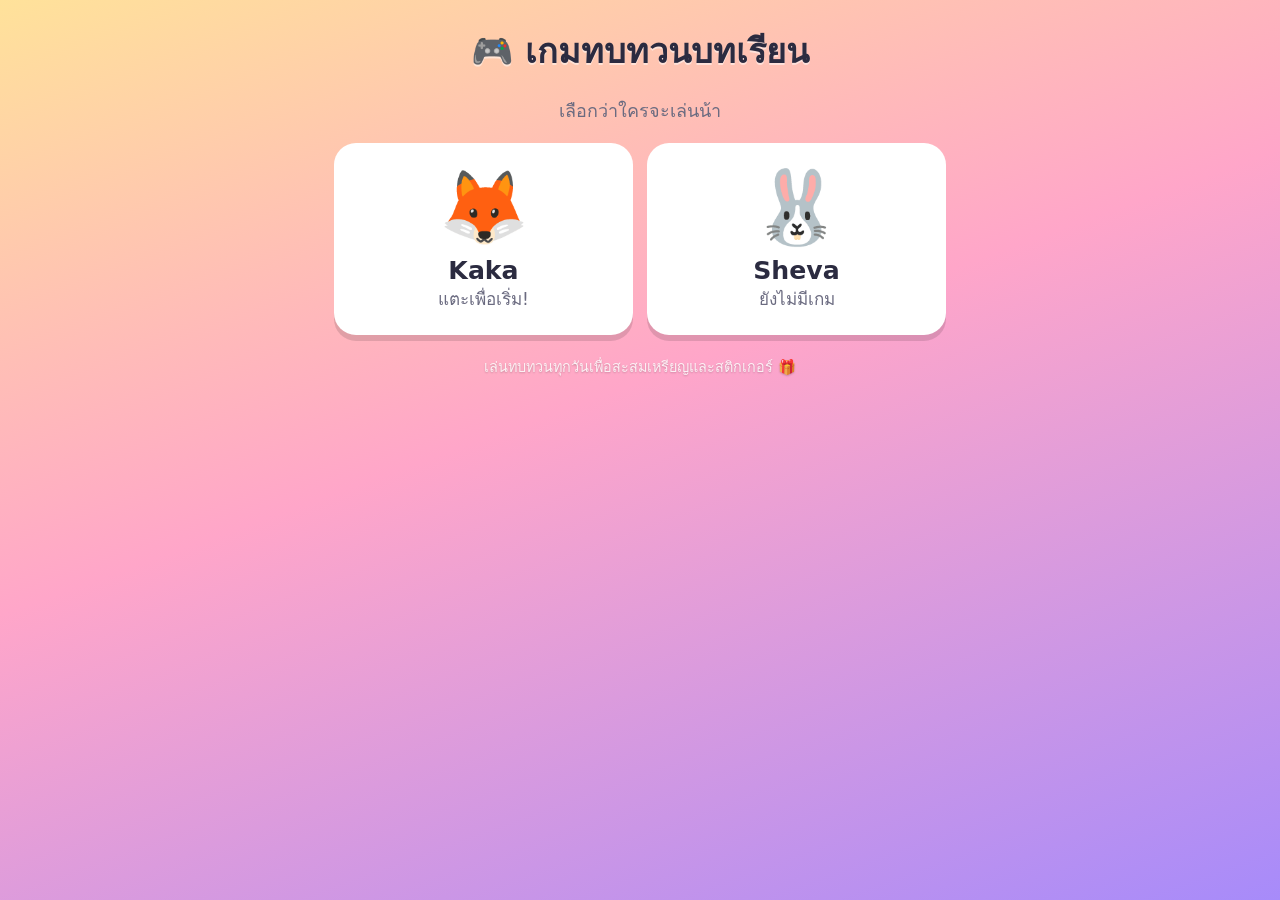
==== index.html @ a5cfdb58 "เกมทบทวนบทเรียน Kaka & Sheva (static site) Co-Authored-By: Claude Opus 4.8 (1M context) <noreply@ant" ====
<!DOCTYPE html>
<html lang="th">
<head>
  <meta charset="UTF-8">
  <meta name="viewport" content="width=device-width, initial-scale=1.0, maximum-scale=1.0, user-scalable=no">
  <meta name="theme-color" content="#9B5DE5">
  <title>เกมทบทวนบทเรียน — Kaka & Sheva</title>
  <link rel="icon" href="data:image/svg+xml,<svg xmlns='http://www.w3.org/2000/svg' viewBox='0 0 100 100'><text y='.9em' font-size='90'>🎮</text></svg>">
  <link rel="stylesheet" href="style.css">
</head>
<body>
  <div id="app"></div>
  <div id="confetti"></div>

  <!-- โหลดตามลำดับ: ตัวการ์ตูน → ข้อมูลคำถาม → ตัวเกม -->
  <script src="buddies.js"></script>
  <script src="data/quizzes.js"></script>
  <script src="app.js"></script>
</body>
</html>
---- style.css ----
/* ===== เกมทบทวนบทเรียน Kaka & Sheva — ธีมเด็กประถม ===== */

:root {
  --pink: #FF5A9E;
  --purple: #9B5DE5;
  --blue: #4EA8FF;
  --green: #45D67A;
  --yellow: #FFD54A;
  --orange: #FF8A3D;
  --ink: #2b2b40;
  --paper: #FFF9F0;
  --card: #ffffff;
  --shadow: 0 6px 0 rgba(0,0,0,0.12);
  --radius: 22px;
  font-size: 18px;
}

* { box-sizing: border-box; -webkit-tap-highlight-color: transparent; }

html, body {
  margin: 0; padding: 0;
  min-height: 100%;
  font-family: "Sarabun", "Noto Sans Thai", "Segoe UI", system-ui, -apple-system, sans-serif;
  color: var(--ink);
  background: linear-gradient(160deg, #FFE29A 0%, #FFA6C9 45%, #A78BFA 100%);
  background-attachment: fixed;
  overscroll-behavior: none;
}

#app { max-width: 640px; margin: 0 auto; padding: 14px 14px 40px; }

/* ---------- หน้าจอ (screens) ---------- */
.screen { display: none; animation: pop .35s ease; }
.screen.active { display: block; }
@keyframes pop { from { opacity: 0; transform: scale(.96) translateY(8px);} to { opacity: 1; transform: none; } }

h1, h2 { text-align: center; margin: .3em 0; text-shadow: 0 2px 0 rgba(255,255,255,.5); }
h1 { font-size: 1.9rem; }
.muted { color: #6b6b80; }
.center { text-align: center; }

/* ---------- ปุ่มหลัก ---------- */
.btn {
  display: inline-block; border: none; cursor: pointer;
  font-family: inherit; font-weight: 800; font-size: 1.15rem;
  color: #fff; background: var(--purple);
  padding: 14px 26px; border-radius: 999px;
  box-shadow: var(--shadow);
  transition: transform .08s, filter .15s;
}
.btn:active { transform: translateY(4px); box-shadow: 0 2px 0 rgba(0,0,0,.12); }
.btn.big { display: block; width: 100%; font-size: 1.35rem; padding: 18px; margin: 10px 0; }
.btn.green { background: var(--green); }
.btn.blue  { background: var(--blue); }
.btn.pink  { background: var(--pink); }
.btn.orange{ background: var(--orange); }
.btn:disabled { filter: grayscale(.6) opacity(.6); cursor: default; }

.btn-row { display: flex; gap: 10px; }
.btn-row .btn { flex: 1; }

/* ---------- HUD บนสุด (เหรียญ / ดาว / streak) ---------- */
.hud {
  display: flex; align-items: center; gap: 8px;
  background: rgba(255,255,255,.85); border-radius: 999px;
  padding: 8px 14px; margin-bottom: 12px; box-shadow: var(--shadow);
  font-weight: 800;
}
.hud .who { display: flex; align-items: center; gap: 8px; }
.hud .who .mini-buddy { width: 34px; height: 34px; }
.hud .spacer { flex: 1; }
.hud .chip { display: inline-flex; align-items: center; gap: 4px; font-size: 1.05rem; }
.hud .chip.coins { color: #C98A00; }
.hud .chip.streak { color: #E8542F; }
.hud .back { background: none; border: none; font-size: 1.5rem; cursor: pointer; padding: 0 6px; }

/* ---------- การ์ดเลือกโปรไฟล์ ---------- */
.profile-grid { display: grid; grid-template-columns: 1fr 1fr; gap: 14px; margin-top: 16px; }
.profile-card {
  background: var(--card); border-radius: var(--radius); padding: 18px 10px;
  text-align: center; cursor: pointer; box-shadow: var(--shadow);
  border: 4px solid transparent; transition: transform .12s;
}
.profile-card:active { transform: scale(.96); }
.profile-card .buddy-svg { width: 110px; height: 110px; }
.profile-card .name { font-size: 1.4rem; font-weight: 800; margin-top: 6px; }
.profile-card .sub { color: #6b6b80; font-size: .95rem; }
.profile-card .empty-buddy { font-size: 4rem; }

/* ---------- เลือก Buddy ---------- */
.buddy-pick { display: grid; grid-template-columns: 1fr 1fr; gap: 14px; margin: 16px 0; }
.buddy-opt {
  background: var(--card); border-radius: var(--radius); padding: 14px;
  text-align: center; cursor: pointer; box-shadow: var(--shadow);
  border: 4px solid transparent; transition: transform .12s;
}
.buddy-opt:active { transform: scale(.95); }
.buddy-opt.sel { border-color: var(--green); }
.buddy-opt .buddy-svg { width: 96px; height: 96px; }
.buddy-opt .name { font-weight: 800; margin-top: 4px; }

/* ---------- Buddy ทั่วไป ---------- */
.buddy-svg { display: inline-block; }
.buddy-stage { text-align: center; }
.buddy-stage .buddy-svg { width: 150px; height: 150px; }
.buddy-bounce { animation: bounce 1.6s ease-in-out infinite; }
@keyframes bounce { 0%,100%{ transform: translateY(0);} 50%{ transform: translateY(-10px);} }
.buddy-happy { animation: happy .5s ease; }
@keyframes happy { 0%{transform:scale(1);} 30%{transform:scale(1.15) rotate(-6deg);} 60%{transform:scale(1.15) rotate(6deg);} 100%{transform:scale(1);} }
.buddy-sad { animation: sad .5s ease; }
@keyframes sad { 0%,100%{transform:translateX(0);} 25%{transform:translateX(-6px) rotate(-3deg);} 75%{transform:translateX(6px) rotate(3deg);} }

.speech {
  display: inline-block; background: #fff; border-radius: 18px;
  padding: 8px 16px; margin: 8px auto; font-weight: 700;
  box-shadow: var(--shadow); position: relative; max-width: 90%;
}

/* ---------- แผนที่ด่าน ---------- */
.world-head { text-align: center; margin-bottom: 8px; }
.world-head .big-emoji { font-size: 3rem; }
.level-map { position: relative; padding: 10px 0; }
.level-node {
  display: flex; align-items: center; gap: 14px;
  background: var(--card); border-radius: var(--radius);
  padding: 14px 16px; margin: 12px 0; box-shadow: var(--shadow);
  cursor: pointer; border: 4px solid transparent; transition: transform .12s;
}
.level-node:active { transform: scale(.98); }
.level-node.locked { filter: grayscale(.7) opacity(.65); cursor: default; }
.level-node.done { border-color: var(--green); }
.level-node.review { background: #FFF0D6; }
.level-node .num {
  width: 54px; height: 54px; border-radius: 50%; flex: none;
  display: flex; align-items: center; justify-content: center;
  font-size: 1.6rem; font-weight: 900; color: #fff; background: var(--blue);
}
.level-node.done .num { background: var(--green); }
.level-node.locked .num { background: #b8bcc7; }
.level-node.review .num { background: var(--orange); }
.level-node .info { flex: 1; }
.level-node .info .t { font-weight: 800; font-size: 1.1rem; }
.level-node .info .s { color: #6b6b80; font-size: .9rem; }
.level-node .stars { font-size: 1.1rem; letter-spacing: 2px; }

/* ---------- คำถาม ---------- */
.progress-bar { height: 16px; background: rgba(255,255,255,.6); border-radius: 999px; overflow: hidden; margin-bottom: 4px; box-shadow: inset 0 2px 4px rgba(0,0,0,.1); }
.progress-bar > i { display: block; height: 100%; background: linear-gradient(90deg, var(--green), var(--blue)); transition: width .4s; border-radius: 999px; }
.q-count { text-align: center; font-weight: 800; color: #5a5a72; margin-bottom: 8px; }

.q-card { background: var(--card); border-radius: var(--radius); padding: 18px; box-shadow: var(--shadow); margin-bottom: 12px; }
.q-tag { display: inline-block; background: var(--yellow); color: #8a5a00; font-weight: 800; font-size: .8rem; padding: 3px 12px; border-radius: 999px; margin-bottom: 8px; }
.q-prompt { font-size: 1.3rem; font-weight: 800; line-height: 1.5; }

/* ปุ่มตัวเลือก MC */
.choices { display: grid; gap: 12px; margin-top: 6px; }
.choice {
  display: flex; align-items: center; gap: 12px; text-align: left;
  background: #fff; border: 3px solid #E7E3F0; border-radius: 18px;
  padding: 14px 16px; font-family: inherit; font-size: 1.15rem; font-weight: 700;
  cursor: pointer; box-shadow: 0 4px 0 rgba(0,0,0,.08); transition: transform .08s;
}
.choice:active { transform: translateY(3px); }
.choice .key {
  width: 34px; height: 34px; flex: none; border-radius: 50%;
  display: flex; align-items: center; justify-content: center;
  background: var(--purple); color: #fff; font-weight: 900;
}
.choice.correct { border-color: var(--green); background: #E8FBEF; }
.choice.correct .key { background: var(--green); }
.choice.wrong { border-color: var(--pink); background: #FFEBF2; }
.choice.wrong .key { background: var(--pink); }
.choice.dim { opacity: .5; }
.choice:disabled { cursor: default; }

/* เติมคำ (แตะเลือกคำ) */
.fill-sentence { font-size: 1.3rem; font-weight: 800; line-height: 2; margin: 6px 0 14px; }
.blank-slot {
  display: inline-block; min-width: 84px; padding: 2px 10px; margin: 0 4px;
  border-bottom: 4px dotted var(--purple); text-align: center; color: var(--purple);
  min-height: 1.6em; vertical-align: bottom;
}
.blank-slot.filled { border-bottom-style: solid; background: #F1ECFB; border-radius: 8px; }
.word-bank { display: flex; flex-wrap: wrap; gap: 10px; justify-content: center; }
.word-chip {
  background: var(--blue); color: #fff; font-weight: 800; font-size: 1.1rem;
  border: none; border-radius: 999px; padding: 10px 18px; cursor: pointer;
  box-shadow: 0 4px 0 rgba(0,0,0,.12); transition: transform .08s;
}
.word-chip:active { transform: translateY(3px); }
.word-chip.used { opacity: .35; }

/* จำแนกลงกลุ่ม (sort) */
.sort-items { display: flex; flex-wrap: wrap; gap: 10px; justify-content: center; margin-bottom: 14px; min-height: 40px; }
.sort-item {
  background: #fff; border: 3px solid var(--orange); border-radius: 14px;
  padding: 10px 16px; font-weight: 800; font-size: 1.1rem; cursor: pointer;
  box-shadow: 0 4px 0 rgba(0,0,0,.1); transition: transform .12s;
}
.sort-item.sel { transform: scale(1.08) translateY(-2px); border-color: var(--pink); background: #FFEBF2; }
.sort-item.fly { animation: fly .4s ease forwards; }
@keyframes fly { to { transform: scale(.3); opacity: 0; } }
.sort-bins { display: grid; grid-template-columns: 1fr 1fr; gap: 12px; }
.sort-bin {
  background: rgba(255,255,255,.75); border: 3px dashed var(--blue); border-radius: 18px;
  padding: 12px; min-height: 120px; cursor: pointer;
}
.sort-bin .bin-title { text-align: center; font-weight: 800; margin-bottom: 8px; }
.sort-bin .drop { display: flex; flex-wrap: wrap; gap: 6px; justify-content: center; }
.sort-bin .drop span { background: var(--green); color: #fff; font-weight: 700; padding: 4px 10px; border-radius: 999px; font-size: .95rem; }
.sort-bin .drop span.bad { background: var(--pink); }

/* ---------- feedback ---------- */
.feedback { border-radius: var(--radius); padding: 14px 16px; margin-bottom: 12px; box-shadow: var(--shadow); font-weight: 700; }
.feedback.ok  { background: #E8FBEF; border: 3px solid var(--green); }
.feedback.no  { background: #FFEBF2; border: 3px solid var(--pink); }
.feedback .head { font-size: 1.25rem; font-weight: 900; margin-bottom: 4px; }
.feedback .explain { color: #4a4a5e; font-weight: 600; }

/* ---------- หน้าจบด่าน ---------- */
.result-card { background: var(--card); border-radius: var(--radius); padding: 24px 18px; text-align: center; box-shadow: var(--shadow); }
.result-stars { font-size: 3.4rem; letter-spacing: 6px; margin: 6px 0; }
.result-stars .dim { opacity: .25; }
.reward-line { font-size: 1.5rem; font-weight: 900; color: #C98A00; margin: 10px 0; }

/* ---------- ตู้สะสม / กล่องสุ่ม ---------- */
.shop-top { background: rgba(255,255,255,.85); border-radius: var(--radius); padding: 16px; text-align: center; box-shadow: var(--shadow); margin-bottom: 14px; }
.sticker-grid { display: grid; grid-template-columns: repeat(4, 1fr); gap: 10px; }
.sticker {
  aspect-ratio: 1; border-radius: 16px; display: flex; flex-direction: column;
  align-items: center; justify-content: center; font-size: 2rem;
  background: #fff; box-shadow: var(--shadow); position: relative;
}
.sticker .nm { font-size: .6rem; font-weight: 700; color: #555; margin-top: 2px; }
.sticker.locked { filter: grayscale(1) brightness(.9); opacity: .45; }
.sticker.locked .em { filter: blur(2px); }
.sticker.common { border: 3px solid #B8C0CC; }
.sticker.rare   { border: 3px solid var(--blue); box-shadow: 0 0 10px rgba(78,168,255,.5), var(--shadow); }
.sticker.gold   { border: 3px solid var(--yellow); box-shadow: 0 0 14px rgba(255,213,74,.7), var(--shadow); }

/* กล่องสุ่มเด้ง */
.gacha-pop { text-align: center; }
.gacha-pop .em { font-size: 5rem; animation: reveal .6s ease; }
@keyframes reveal { 0%{transform:scale(0) rotate(-30deg);} 60%{transform:scale(1.3) rotate(10deg);} 100%{transform:scale(1);} }

/* ---------- confetti ---------- */
#confetti { position: fixed; inset: 0; pointer-events: none; z-index: 50; overflow: hidden; }
.confetti-piece { position: absolute; width: 12px; height: 16px; top: -20px; will-change: transform; animation: fall linear forwards; }
@keyframes fall { to { transform: translateY(110vh) rotate(720deg); } }

/* ---------- daily streak popup ---------- */
.toast {
  position: fixed; left: 50%; bottom: 24px; transform: translateX(-50%);
  background: var(--ink); color: #fff; padding: 12px 22px; border-radius: 999px;
  font-weight: 800; box-shadow: var(--shadow); z-index: 60; animation: toastIn .3s ease;
}
@keyframes toastIn { from { opacity: 0; transform: translate(-50%, 20px);} to { opacity: 1; transform: translateX(-50%);} }

.footnote { text-align: center; color: rgba(255,255,255,.85); font-size: .8rem; margin-top: 20px; text-shadow: 0 1px 2px rgba(0,0,0,.2); }

@media (max-width: 380px) {
  :root { font-size: 16px; }
  .sort-bins { grid-template-columns: 1fr; }
}
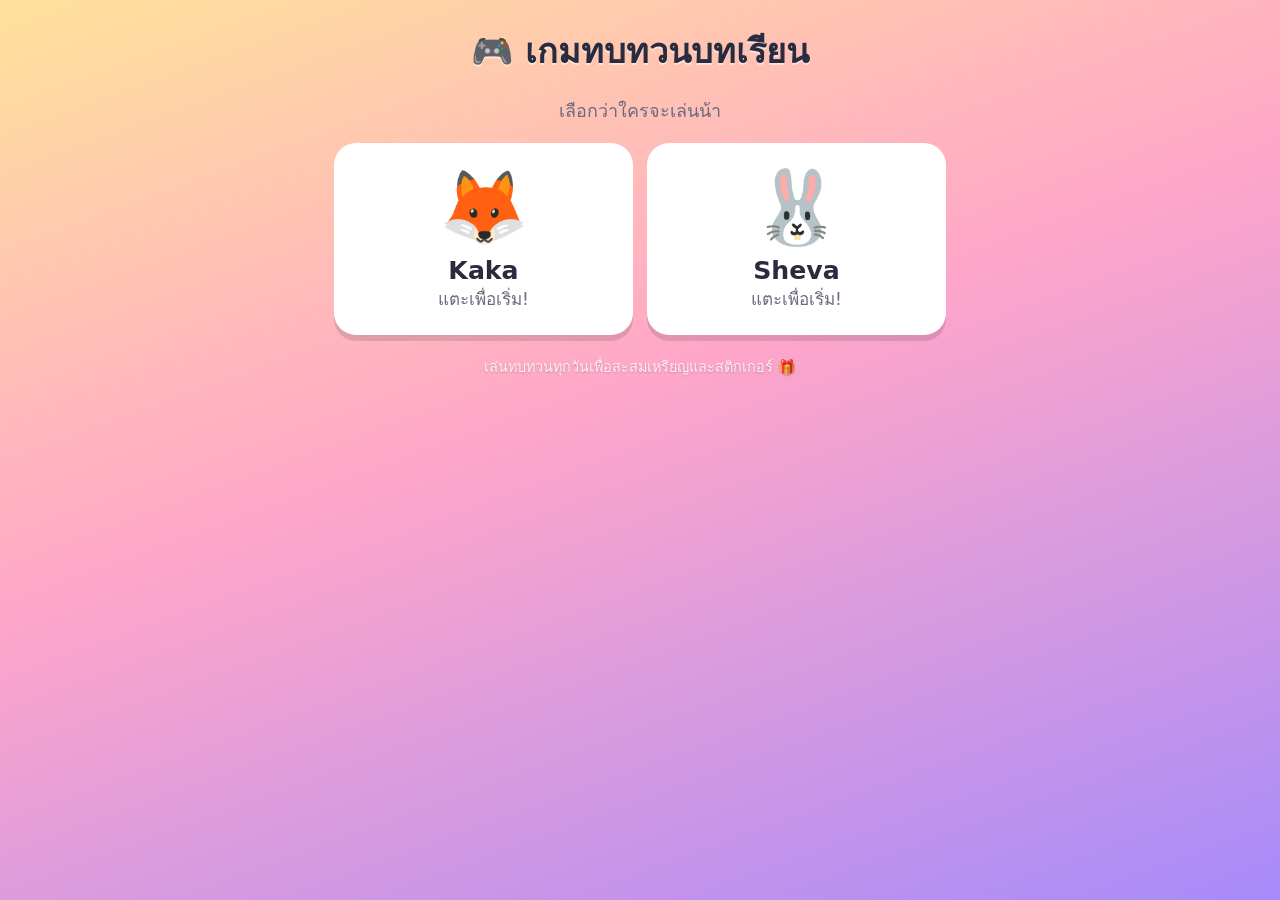
==== commit e59bb5a0: "เพิ่มเซฟข้ามเครื่อง (โค้ดเซฟ) + PWA (เพิ่มลงหน้าจอโฮม + เล่นออฟไลน์) - โหมดพ่อแม่: ส่งออก/นำเข้าโค้ด" ====
--- a/index.html
+++ b/index.html
@@ -6,6 +6,11 @@
   <meta name="theme-color" content="#9B5DE5">
   <title>เกมทบทวนบทเรียน — Kaka & Sheva</title>
   <link rel="icon" href="data:image/svg+xml,<svg xmlns='http://www.w3.org/2000/svg' viewBox='0 0 100 100'><text y='.9em' font-size='90'>🎮</text></svg>">
+  <link rel="manifest" href="manifest.webmanifest">
+  <link rel="apple-touch-icon" href="apple-touch-icon.png">
+  <meta name="apple-mobile-web-app-capable" content="yes">
+  <meta name="apple-mobile-web-app-status-bar-style" content="default">
+  <meta name="apple-mobile-web-app-title" content="ทบทวนบทเรียน">
   <link rel="stylesheet" href="style.css">
 </head>
 <body>
@@ -16,5 +21,14 @@
   <script src="buddies.js"></script>
   <script src="data/quizzes.js"></script>
   <script src="app.js"></script>
+
+  <!-- Service Worker: เล่นออฟไลน์ + เพิ่มลงหน้าจอโฮมได้ (ทำงานเฉพาะบนเว็บ https ไม่ใช่ file://) -->
+  <script>
+    if ('serviceWorker' in navigator && location.protocol !== 'file:') {
+      window.addEventListener('load', function () {
+        navigator.serviceWorker.register('sw.js').catch(function () {});
+      });
+    }
+  </script>
 </body>
 </html>
--- a/style.css
+++ b/style.css
@@ -72,6 +72,7 @@
 .hud .chip { display: inline-flex; align-items: center; gap: 4px; font-size: 1.05rem; }
 .hud .chip.coins { color: #C98A00; }
 .hud .chip.streak { color: #E8542F; }
+.hud .chip.stars { color: #E39A00; }
 .hud .back { background: none; border: none; font-size: 1.5rem; cursor: pointer; padding: 0 6px; }
 
 /* ---------- การ์ดเลือกโปรไฟล์ ---------- */
@@ -86,6 +87,19 @@
 .profile-card .name { font-size: 1.4rem; font-weight: 800; margin-top: 6px; }
 .profile-card .sub { color: #6b6b80; font-size: .95rem; }
 .profile-card .empty-buddy { font-size: 4rem; }
+
+/* ---------- เลือกวิชา ---------- */
+.subject-grid { display: grid; grid-template-columns: 1fr 1fr; gap: 12px; margin: 16px 0; }
+.subject-card {
+  background: var(--card); border-radius: var(--radius); padding: 16px 10px;
+  text-align: center; cursor: pointer; box-shadow: var(--shadow);
+  border: 4px solid transparent; transition: transform .12s;
+}
+.subject-card:active { transform: scale(.96); }
+.subject-card.done { border-color: var(--green); }
+.subject-card .s-emoji { font-size: 2.8rem; line-height: 1.1; }
+.subject-card .s-name { font-size: 1.15rem; font-weight: 800; margin-top: 4px; }
+.subject-card .s-prog { font-size: .82rem; color: #6b6b80; margin-top: 2px; }
 
 /* ---------- เลือก Buddy ---------- */
 .buddy-pick { display: grid; grid-template-columns: 1fr 1fr; gap: 14px; margin: 16px 0; }
@@ -149,7 +163,13 @@
 .q-count { text-align: center; font-weight: 800; color: #5a5a72; margin-bottom: 8px; }
 
 .q-card { background: var(--card); border-radius: var(--radius); padding: 18px; box-shadow: var(--shadow); margin-bottom: 12px; }
-.q-tag { display: inline-block; background: var(--yellow); color: #8a5a00; font-weight: 800; font-size: .8rem; padding: 3px 12px; border-radius: 999px; margin-bottom: 8px; }
+.q-head { display: flex; align-items: center; justify-content: space-between; gap: 8px; margin-bottom: 8px; }
+.q-tag { display: inline-block; background: var(--yellow); color: #8a5a00; font-weight: 800; font-size: .8rem; padding: 3px 12px; border-radius: 999px; }
+.speak-btn {
+  border: none; background: var(--blue); color: #fff; font-family: inherit; font-weight: 800;
+  font-size: .95rem; padding: 8px 14px; border-radius: 999px; cursor: pointer; box-shadow: 0 3px 0 rgba(0,0,0,.12);
+}
+.speak-btn:active { transform: translateY(2px); }
 .q-prompt { font-size: 1.3rem; font-weight: 800; line-height: 1.5; }
 
 /* ปุ่มตัวเลือก MC */
@@ -210,6 +230,18 @@
 .sort-bin .drop span { background: var(--green); color: #fff; font-weight: 700; padding: 4px 10px; border-radius: 999px; font-size: .95rem; }
 .sort-bin .drop span.bad { background: var(--pink); }
 
+/* เรียงลำดับ (order) */
+.order-answer {
+  min-height: 52px; display: flex; flex-wrap: wrap; gap: 8px; justify-content: center;
+  align-items: center; background: rgba(255,255,255,.65); border: 3px dashed var(--green);
+  border-radius: 16px; padding: 10px; margin-bottom: 14px;
+}
+.order-answer:empty::before { content: "แตะคำมาเรียงตรงนี้"; color: #a8a8ba; font-weight: 600; }
+.order-tok {
+  background: var(--green); color: #fff; font-weight: 800; font-size: 1.1rem;
+  padding: 8px 14px; border-radius: 999px; cursor: pointer; box-shadow: 0 4px 0 rgba(0,0,0,.12);
+}
+
 /* ---------- feedback ---------- */
 .feedback { border-radius: var(--radius); padding: 14px 16px; margin-bottom: 12px; box-shadow: var(--shadow); font-weight: 700; }
 .feedback.ok  { background: #E8FBEF; border: 3px solid var(--green); }
@@ -243,6 +275,79 @@
 .gacha-pop .em { font-size: 5rem; animation: reveal .6s ease; }
 @keyframes reveal { 0%{transform:scale(0) rotate(-30deg);} 60%{transform:scale(1.3) rotate(10deg);} 100%{transform:scale(1);} }
 
+/* ---------- ผลด่าน: บรรทัดดาว/รางวัล ---------- */
+.reward-line.star { color: #E39A00; font-size: 1.4rem; }
+.reward-line.muted-line { color: #6b6b80; font-size: 1rem; font-weight: 700; }
+.cross-banner {
+  background: linear-gradient(90deg, var(--yellow), var(--orange)); color: #7a4a00;
+  font-weight: 900; border-radius: 16px; padding: 12px; margin: 10px 0; box-shadow: var(--shadow);
+}
+
+/* ---------- แบนเนอร์ดาว (หน้าเลือกวิชา) ---------- */
+.reward-banner {
+  background: rgba(255,255,255,.85); border-radius: var(--radius); padding: 12px 16px;
+  margin: 12px 0; box-shadow: var(--shadow); cursor: pointer;
+}
+.reward-banner .rb-top { display: flex; justify-content: space-between; gap: 8px; font-weight: 700; font-size: .92rem; margin-bottom: 8px; flex-wrap: wrap; }
+.reward-banner .rb-top b { color: #E39A00; }
+
+/* ---------- หน้าของรางวัล ---------- */
+.reward-hero { text-align: center; margin: 10px 0; }
+.reward-hero .rh-balance { font-size: 3rem; font-weight: 900; color: #E39A00; }
+.reward-card {
+  background: var(--card); border-radius: var(--radius); padding: 20px; text-align: center;
+  box-shadow: var(--shadow); border: 4px solid #E7E3F0; margin-bottom: 16px;
+}
+.reward-card.ready { border-color: var(--green); box-shadow: 0 0 18px rgba(69,214,122,.6), var(--shadow); }
+.reward-card .rc-emoji { font-size: 4rem; }
+.reward-card .rc-name { font-size: 1.4rem; font-weight: 800; }
+.reward-card .rc-cost { color: #6b6b80; font-weight: 700; margin-bottom: 10px; }
+.reward-card .rc-status { font-weight: 800; margin: 8px 0; }
+
+.ledger { background: rgba(255,255,255,.7); border-radius: 14px; padding: 8px 12px; margin-bottom: 14px; }
+.ledger-row { display: flex; justify-content: space-between; gap: 8px; padding: 6px 0; border-bottom: 1px dashed #e0dcec; font-weight: 600; font-size: .92rem; }
+.ledger-row:last-child { border-bottom: none; }
+.ledger-row .pos { color: var(--green); font-weight: 800; }
+.ledger-row .neg { color: var(--pink); font-weight: 800; }
+
+/* ---------- โหมดพ่อแม่: ฟอร์ม ---------- */
+.txt {
+  width: 100%; font-family: inherit; font-size: 1.05rem; padding: 10px 12px;
+  border: 3px solid #E7E3F0; border-radius: 12px; margin: 6px 0; box-sizing: border-box;
+}
+.fld { display: block; font-weight: 700; font-size: .9rem; color: #5a5a72; margin-top: 8px; }
+
+/* ---------- สรุปจุดที่ควรติว (โหมดพ่อแม่) ---------- */
+.stat-list { margin-top: 6px; }
+.stat-row { display: flex; justify-content: space-between; gap: 8px; align-items: center; padding: 8px 0; border-bottom: 1px dashed #e0dcec; font-weight: 700; flex-wrap: wrap; }
+.stat-row:last-child { border-bottom: none; }
+.stat-meta { font-size: .82rem; font-weight: 600; color: #6b6b80; }
+.stat-wrong { color: var(--pink); font-weight: 800; }
+.stat-ok { color: var(--green); font-weight: 800; }
+
+/* ---------- PIN overlay ---------- */
+.pin-overlay {
+  position: fixed; inset: 0; background: rgba(0,0,0,.55); z-index: 80;
+  display: flex; align-items: center; justify-content: center; padding: 16px;
+}
+.pin-box {
+  background: #fff; border-radius: var(--radius); padding: 22px; width: 100%; max-width: 320px;
+  text-align: center; box-shadow: var(--shadow);
+}
+.pin-box.shake { animation: sad .4s ease; }
+.pin-title { font-weight: 800; font-size: 1.1rem; margin-bottom: 14px; }
+.pin-dots { display: flex; gap: 14px; justify-content: center; margin-bottom: 18px; }
+.pin-dot { width: 18px; height: 18px; border-radius: 50%; border: 3px solid var(--purple); }
+.pin-dot.on { background: var(--purple); }
+.pin-pad { display: grid; grid-template-columns: repeat(3, 1fr); gap: 10px; }
+.pin-key {
+  font-family: inherit; font-size: 1.5rem; font-weight: 800; padding: 14px 0;
+  border: none; border-radius: 14px; background: #F1ECFB; color: var(--ink); cursor: pointer;
+  box-shadow: 0 3px 0 rgba(0,0,0,.1);
+}
+.pin-key:active { transform: translateY(2px); }
+.pin-cancel { margin-top: 14px; background: #b8bcc7; }
+
 /* ---------- confetti ---------- */
 #confetti { position: fixed; inset: 0; pointer-events: none; z-index: 50; overflow: hidden; }
 .confetti-piece { position: absolute; width: 12px; height: 16px; top: -20px; will-change: transform; animation: fall linear forwards; }
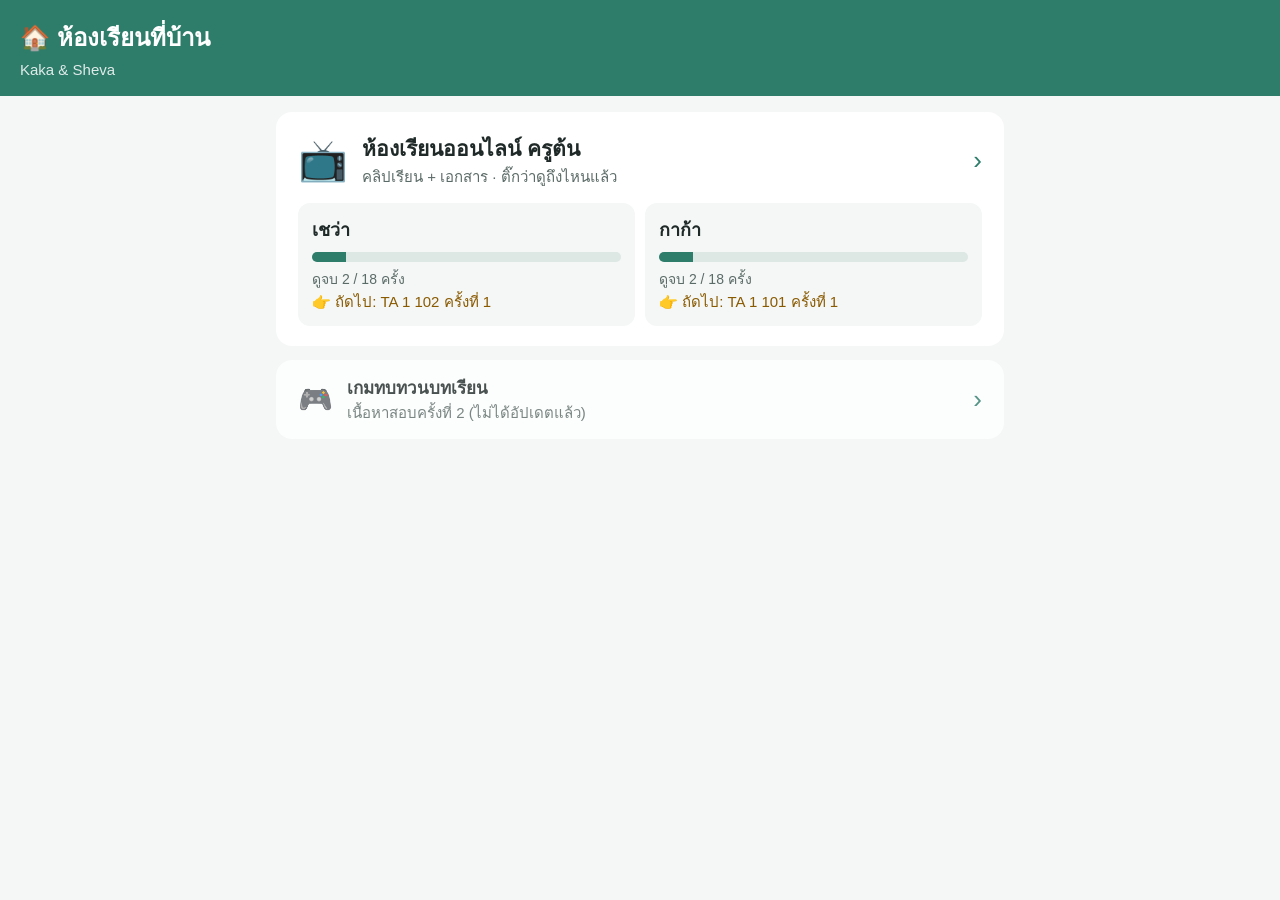
==== commit 825b7cb6: "หน้าแรกเป็น dashboard: การ์ดห้องเรียนครูต้น + ความคืบหน้าลูก 2 คน - เกมย้ายไป game.html (localStorag" ====
--- a/index.html
+++ b/index.html
@@ -2,33 +2,106 @@
 <html lang="th">
 <head>
   <meta charset="UTF-8">
-  <meta name="viewport" content="width=device-width, initial-scale=1.0, maximum-scale=1.0, user-scalable=no">
-  <meta name="theme-color" content="#9B5DE5">
-  <title>เกมทบทวนบทเรียน — Kaka & Sheva</title>
-  <link rel="icon" href="data:image/svg+xml,<svg xmlns='http://www.w3.org/2000/svg' viewBox='0 0 100 100'><text y='.9em' font-size='90'>🎮</text></svg>">
+  <meta name="viewport" content="width=device-width, initial-scale=1.0">
+  <meta name="theme-color" content="#2E7D6B">
+  <title>Kaka & Sheva — ห้องเรียนที่บ้าน</title>
+  <link rel="icon" href="data:image/svg+xml,<svg xmlns='http://www.w3.org/2000/svg' viewBox='0 0 100 100'><text y='.9em' font-size='90'>🏠</text></svg>">
   <link rel="manifest" href="manifest.webmanifest">
   <link rel="apple-touch-icon" href="apple-touch-icon.png">
   <meta name="apple-mobile-web-app-capable" content="yes">
   <meta name="apple-mobile-web-app-status-bar-style" content="default">
-  <meta name="apple-mobile-web-app-title" content="ทบทวนบทเรียน">
-  <link rel="stylesheet" href="style.css">
+  <meta name="apple-mobile-web-app-title" content="Kaka & Sheva">
+  <style>
+    * { box-sizing: border-box; }
+    body { margin: 0; font-family: -apple-system, "Sarabun", "Leelawadee UI", sans-serif; background: #F4F7F6; color: #1F2A28; font-size: 18px; }
+    header { background: #2E7D6B; color: #fff; padding: 18px 20px; }
+    header h1 { margin: 0; font-size: 24px; }
+    header p { margin: 4px 0 0; opacity: .85; font-size: 15px; }
+    main { max-width: 760px; margin: 0 auto; padding: 16px; }
+    a.card { display: block; background: #fff; border-radius: 16px; padding: 18px 20px; margin-bottom: 14px; color: inherit; text-decoration: none; border: 2px solid transparent; }
+    a.card:active { border-color: #2E7D6B; }
+    .card .head { display: flex; align-items: center; gap: 14px; }
+    .card .emoji { font-size: 40px; }
+    .card h2 { margin: 0; font-size: 21px; }
+    .card .sub { color: #5B6B67; font-size: 15px; }
+    .card .go { margin-left: auto; font-size: 26px; color: #2E7D6B; }
+    .kids { display: grid; grid-template-columns: 1fr 1fr; gap: 10px; margin-top: 14px; }
+    .kid { background: #F4F7F6; border-radius: 12px; padding: 12px 14px; }
+    .kid .name { font-weight: bold; }
+    .bar { height: 10px; background: #DDE7E4; border-radius: 5px; margin: 8px 0 6px; overflow: hidden; }
+    .bar div { height: 100%; background: #2E7D6B; }
+    .next { font-size: 15px; color: #8A5A00; }
+    .muted { color: #5B6B67; font-size: 14px; }
+    a.card.small { padding: 12px 20px; opacity: .8; }
+    a.card.small .emoji { font-size: 28px; }
+    a.card.small h2 { font-size: 17px; }
+    @media (max-width: 480px) { .kids { grid-template-columns: 1fr; } }
+  </style>
 </head>
 <body>
-  <div id="app"></div>
-  <div id="confetti"></div>
+  <header>
+    <h1>🏠 ห้องเรียนที่บ้าน</h1>
+    <p>Kaka & Sheva</p>
+  </header>
+  <main>
+    <a class="card" href="classroom/">
+      <div class="head">
+        <span class="emoji">📺</span>
+        <div>
+          <h2>ห้องเรียนออนไลน์ ครูต้น</h2>
+          <div class="sub">คลิปเรียน + เอกสาร · ติ๊กว่าดูถึงไหนแล้ว</div>
+        </div>
+        <span class="go">›</span>
+      </div>
+      <div class="kids" id="kids"></div>
+    </a>
 
-  <!-- โหลดตามลำดับ: ตัวการ์ตูน → ข้อมูลคำถาม → ตัวเกม -->
-  <script src="buddies.js"></script>
-  <script src="data/quizzes.js"></script>
-  <script src="app.js"></script>
+    <a class="card small" href="game.html">
+      <div class="head">
+        <span class="emoji">🎮</span>
+        <div>
+          <h2>เกมทบทวนบทเรียน</h2>
+          <div class="sub">เนื้อหาสอบครั้งที่ 2 (ไม่ได้อัปเดตแล้ว)</div>
+        </div>
+        <span class="go">›</span>
+      </div>
+    </a>
+  </main>
 
-  <!-- Service Worker: เล่นออฟไลน์ + เพิ่มลงหน้าจอโฮมได้ (ทำงานเฉพาะบนเว็บ https ไม่ใช่ file://) -->
+  <script src="classroom/course-data.js"></script>
   <script>
-    if ('serviceWorker' in navigator && location.protocol !== 'file:') {
-      window.addEventListener('load', function () {
-        navigator.serviceWorker.register('sw.js').catch(function () {});
-      });
-    }
+    // อ่านความคืบหน้าเดียวกับหน้า classroom/ (localStorage ksl_classroom_v1 — โดเมนเดียวกัน)
+    (function () {
+      var state = {};
+      try { state = JSON.parse(localStorage.getItem("ksl_classroom_v1")) || {}; } catch (e) {}
+      var kids = state.kids || {};
+      var NAMES = { Sheva: "เชว่า", Kaka: "กาก้า" };
+
+      function isDone(c, ep) {
+        var d = ((kids[c.id] || {}).done || {})[ep.no];
+        return d === undefined ? !!ep.learned : d;
+      }
+      function esc(s) {
+        return String(s).replace(/[&<>"]/g, function (ch) { return { "&": "&amp;", "<": "&lt;", ">": "&gt;", '"': "&quot;" }[ch]; });
+      }
+
+      var html = Object.keys(NAMES).map(function (child) {
+        var total = 0, done = 0, next = null;
+        COURSES.filter(function (c) { return c.child === child; }).forEach(function (c) {
+          c.episodes.slice().sort(function (a, b) { return a.no - b.no; }).forEach(function (e) {
+            total++;
+            if (isDone(c, e)) done++;
+            else if (!next) next = c.id.replace(/ ป\.\d$/, "") + " ครั้งที่ " + e.no;
+          });
+        });
+        return '<div class="kid"><div class="name">' + NAMES[child] + '</div>' +
+          '<div class="bar"><div style="width:' + (total ? Math.round(done / total * 100) : 0) + '%"></div></div>' +
+          '<div class="muted">ดูจบ ' + done + " / " + total + " ครั้ง</div>" +
+          (next ? '<div class="next">👉 ถัดไป: ' + esc(next) + "</div>" : '<div class="next">🎉 ดูครบแล้ว</div>') +
+          "</div>";
+      }).join("");
+      document.getElementById("kids").innerHTML = html;
+    })();
   </script>
 </body>
 </html>
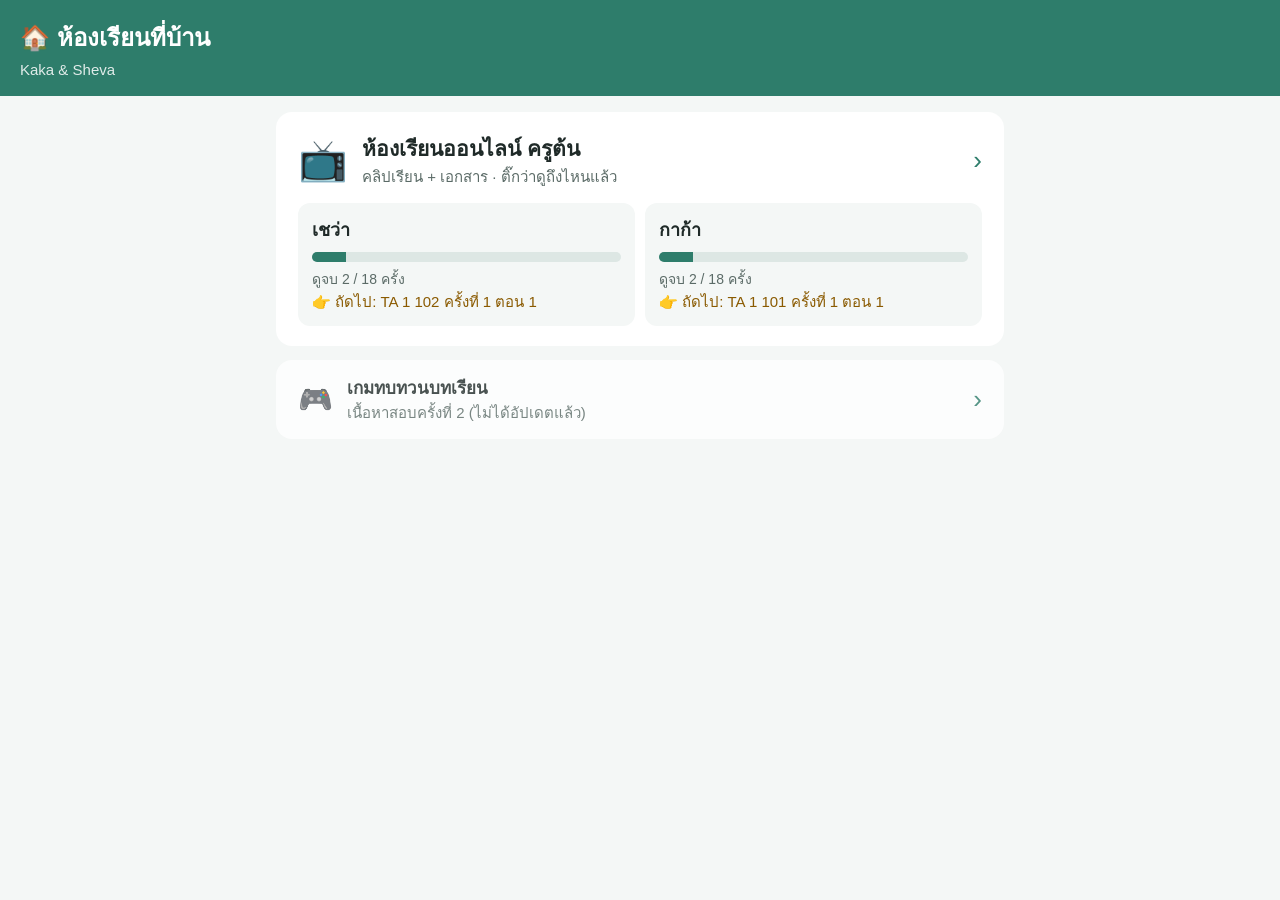
==== commit 9a9e4944: "classroom: แบ่งคลิปเป็น 3 ตอน (108 ตอน) ติ๊กดูจบทีละตอน - คลิปครั้งละ ~1 ชม. 40 น. ยาวเกินสมาธิลูก -" ====
--- a/index.html
+++ b/index.html
@@ -77,8 +77,16 @@
       var kids = state.kids || {};
       var NAMES = { Sheva: "เชว่า", Kaka: "กาก้า" };
 
+      // ตรรกะเดียวกับ classroom/index.html (ตอนย่อย key = "<ครั้ง>.<ตอน>")
+      function doneMap(c) { return (kids[c.id] || {}).done || {}; }
+      function partDone(c, ep, p) {
+        var done = doneMap(c), d = done[ep.no + "." + p.no];
+        if (d !== undefined) return d;
+        return done[ep.no] !== undefined ? done[ep.no] : !!ep.learned;
+      }
       function isDone(c, ep) {
-        var d = ((kids[c.id] || {}).done || {})[ep.no];
+        if (ep.parts && ep.parts.length) return ep.parts.every(function (p) { return partDone(c, ep, p); });
+        var d = doneMap(c)[ep.no];
         return d === undefined ? !!ep.learned : d;
       }
       function esc(s) {
@@ -91,7 +99,10 @@
           c.episodes.slice().sort(function (a, b) { return a.no - b.no; }).forEach(function (e) {
             total++;
             if (isDone(c, e)) done++;
-            else if (!next) next = c.id.replace(/ ป\.\d$/, "") + " ครั้งที่ " + e.no;
+            else if (!next) {
+              var np = (e.parts || []).filter(function (p) { return !partDone(c, e, p); })[0];
+              next = c.id.replace(/ ป\.\d$/, "") + " ครั้งที่ " + e.no + (np ? " ตอน " + np.no : "");
+            }
           });
         });
         return '<div class="kid"><div class="name">' + NAMES[child] + '</div>' +
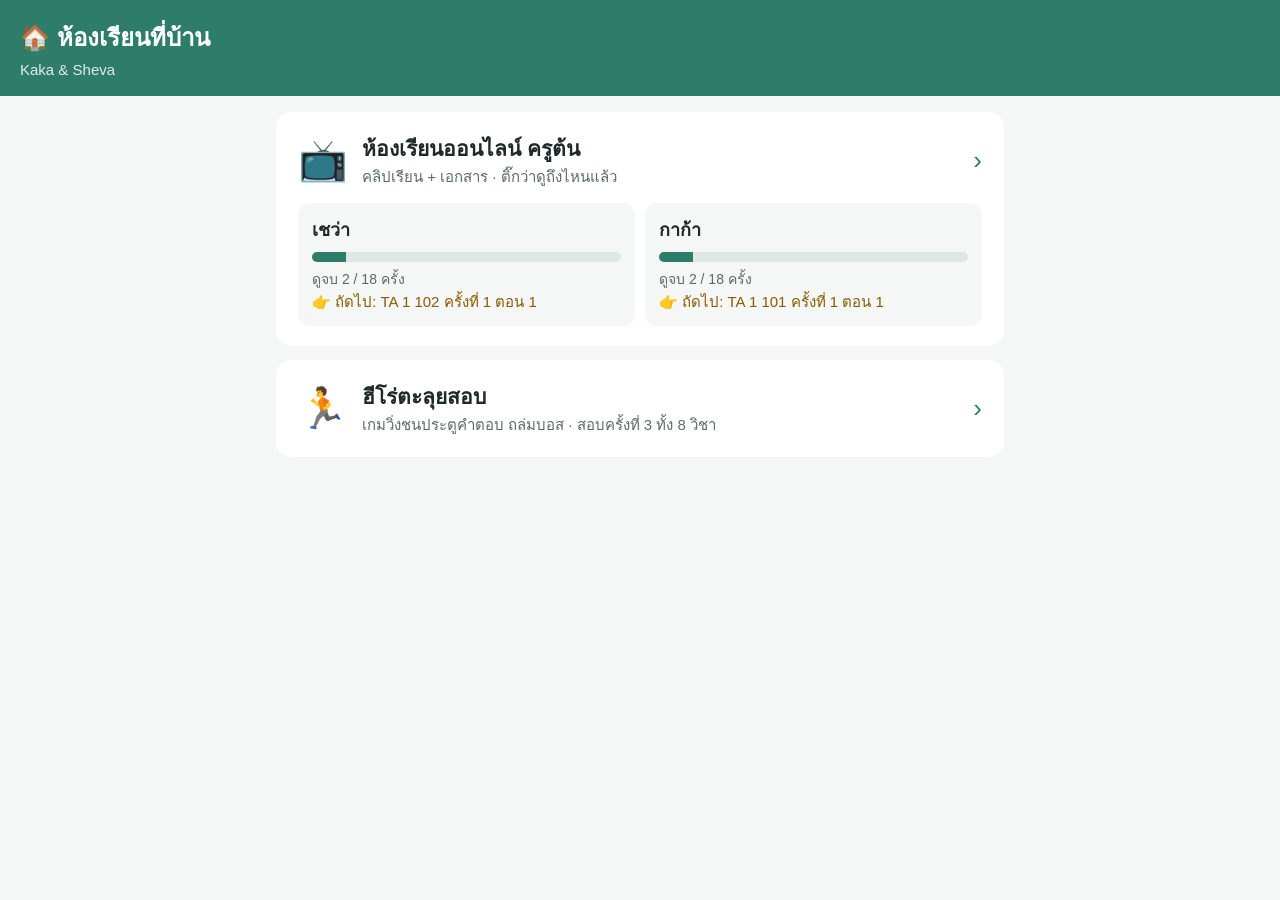
==== commit 9878689f: "เกมใหม่ "ฮีโร่ตะลุยสอบ" — สอบครั้งที่ 3 ทั้ง Kaka และ Sheva - วิ่ง 3 เลนชนประตูคำตอบที่ถูกเพื่อยิงบอ" ====
--- a/index.html
+++ b/index.html
@@ -56,12 +56,12 @@
       <div class="kids" id="kids"></div>
     </a>
 
-    <a class="card small" href="game.html">
+    <a class="card" href="game.html">
       <div class="head">
-        <span class="emoji">🎮</span>
+        <span class="emoji">🏃</span>
         <div>
-          <h2>เกมทบทวนบทเรียน</h2>
-          <div class="sub">เนื้อหาสอบครั้งที่ 2 (ไม่ได้อัปเดตแล้ว)</div>
+          <h2>ฮีโร่ตะลุยสอบ</h2>
+          <div class="sub">เกมวิ่งชนประตูคำตอบ ถล่มบอส · สอบครั้งที่ 3 ทั้ง 8 วิชา</div>
         </div>
         <span class="go">›</span>
       </div>
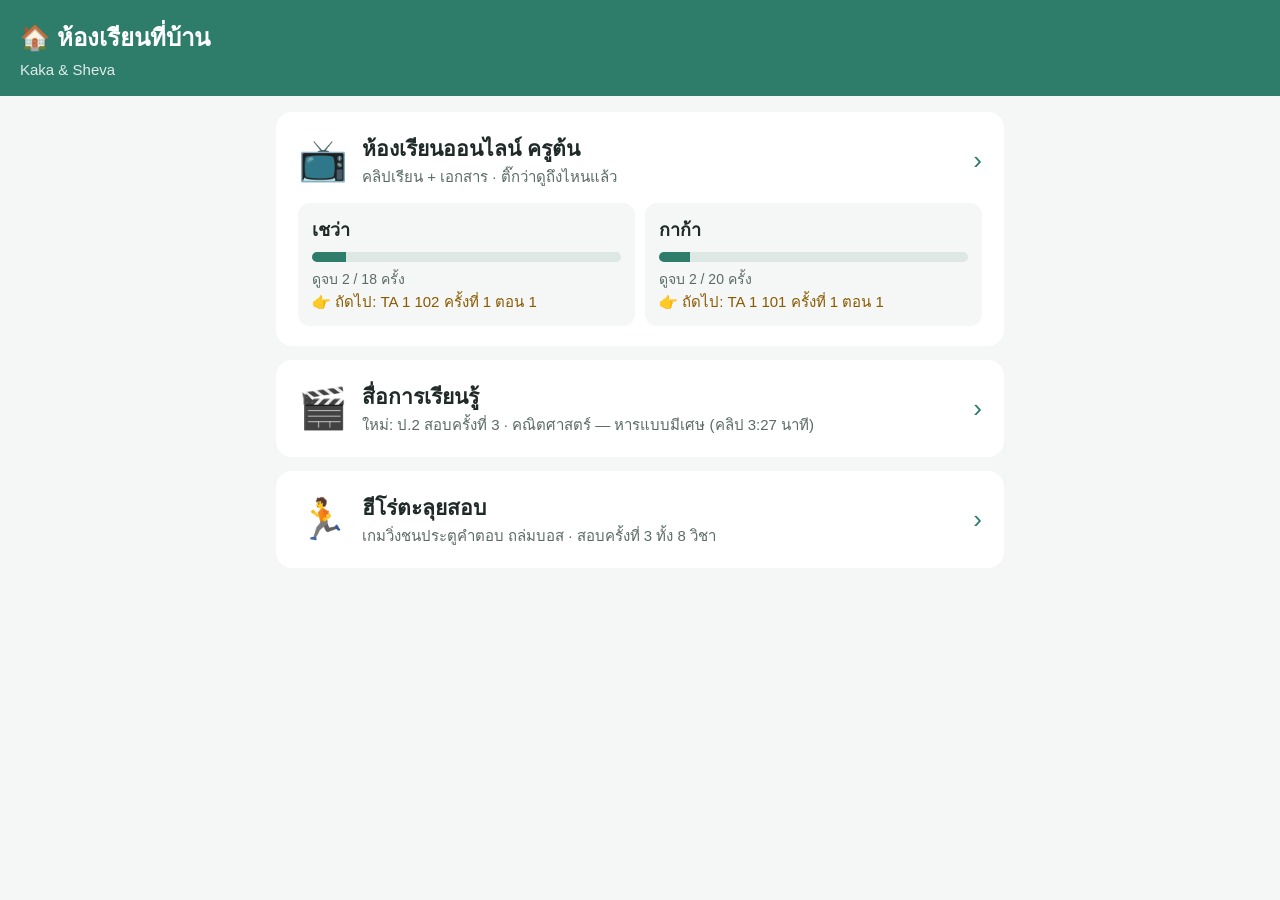
==== commit b4aa75e9: "สื่อการเรียนรู้: คลิปสอน "หารแบบมีเศษ" ป.2 สอบครั้งที่ 3 + ใบสอน 1 หน้า (lessons/) Co-Authored-By: C" ====
--- a/index.html
+++ b/index.html
@@ -56,6 +56,17 @@
       <div class="kids" id="kids"></div>
     </a>
 
+    <a class="card" href="lessons/">
+      <div class="head">
+        <span class="emoji">🎬</span>
+        <div>
+          <h2>สื่อการเรียนรู้</h2>
+          <div class="sub" id="lessonSub">คลิปสอน + ใบสอน 1 หน้า</div>
+        </div>
+        <span class="go">›</span>
+      </div>
+    </a>
+
     <a class="card" href="game.html">
       <div class="head">
         <span class="emoji">🏃</span>
@@ -68,6 +79,15 @@
     </a>
   </main>
 
+  <script src="lessons/lessons-data.js"></script>
+  <script>
+    (function () {
+      if (typeof LESSONS === "undefined" || !LESSONS.length) return;
+      var l = LESSONS[LESSONS.length - 1];
+      document.getElementById("lessonSub").textContent =
+        "ใหม่: " + l.grade + " สอบครั้งที่ " + l.exam + " · " + l.subject + " — " + l.title + (l.minutes ? " (คลิป " + l.minutes + " นาที)" : "");
+    })();
+  </script>
   <script src="classroom/course-data.js"></script>
   <script>
     // อ่านความคืบหน้าเดียวกับหน้า classroom/ (localStorage ksl_classroom_v1 — โดเมนเดียวกัน)
